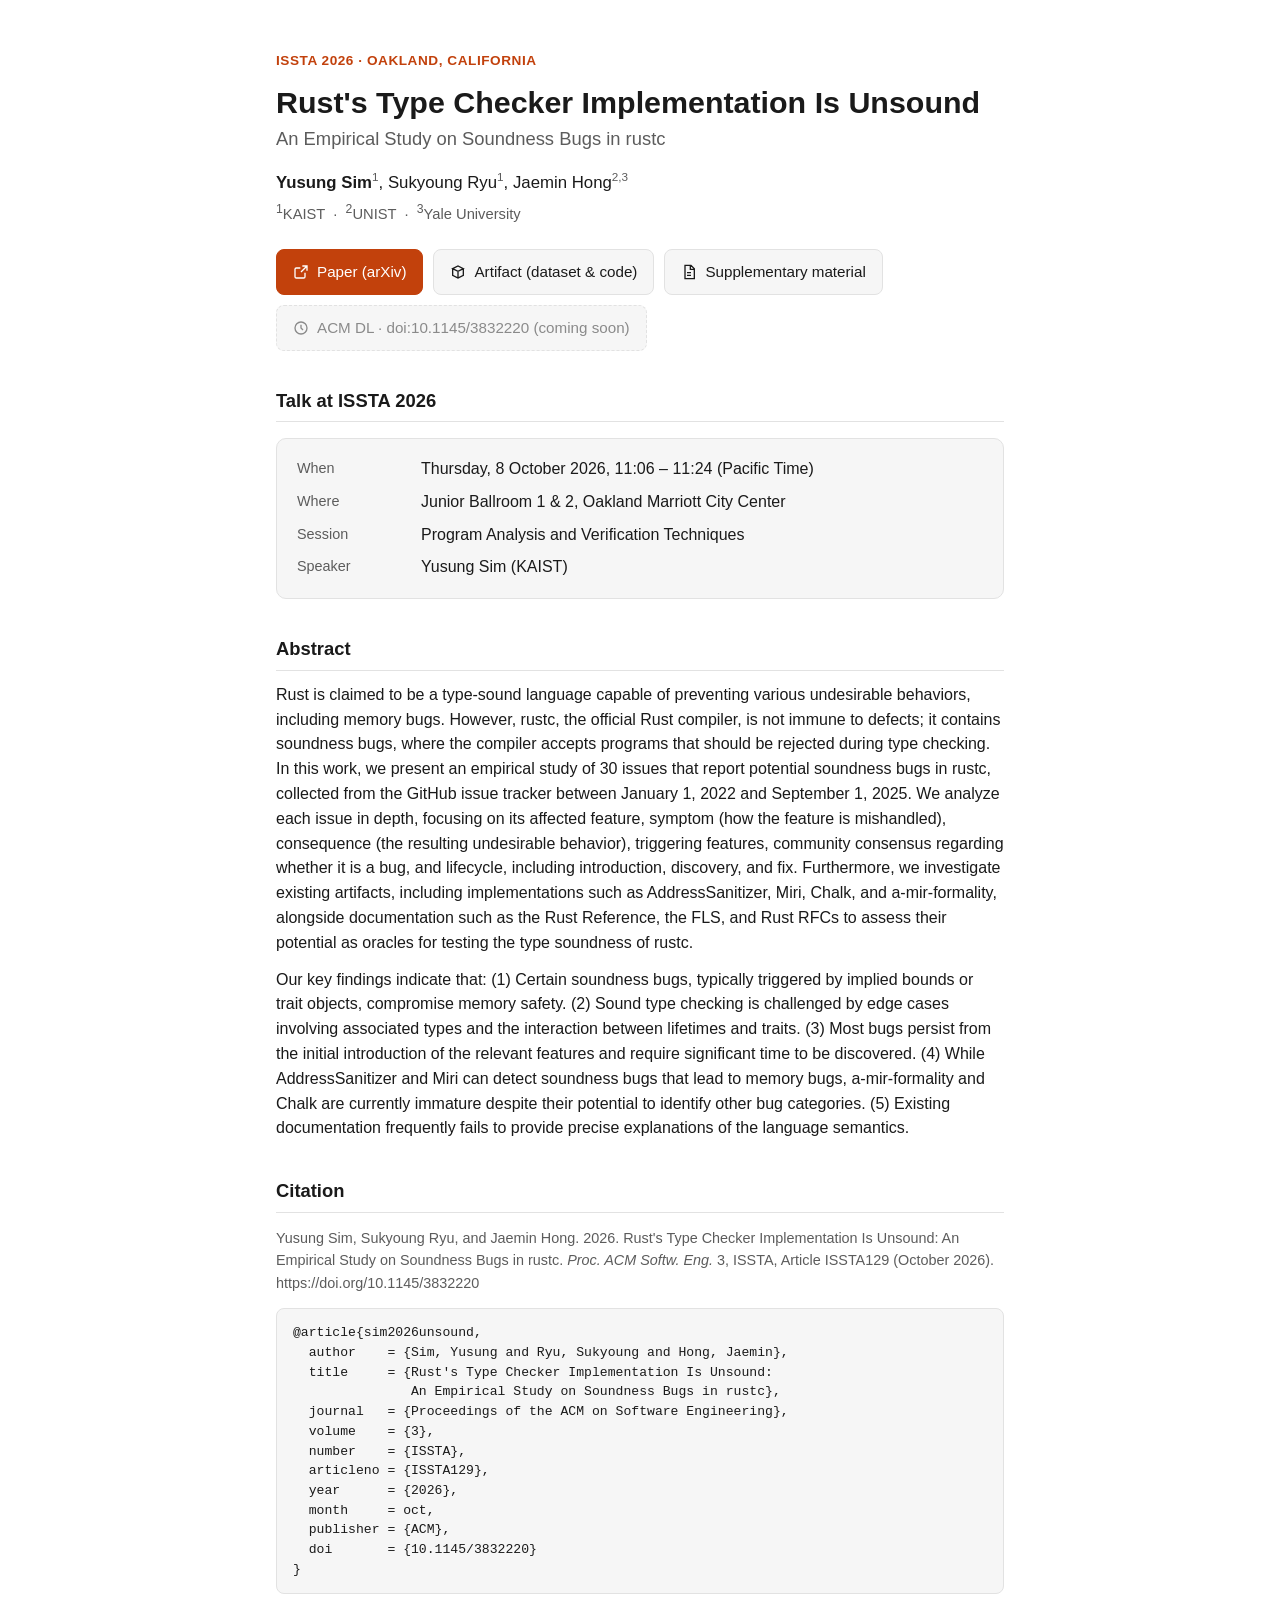
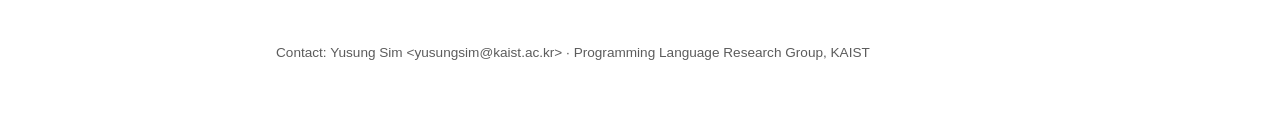
==== issta26-rs-typeck-unsound/index.html @ a7759650 "rename" ====
<!DOCTYPE html>
<html lang="en">
<head>
<meta charset="utf-8">
<meta name="viewport" content="width=device-width, initial-scale=1">
<title>Rust's Type Checker Implementation Is Unsound (ISSTA 2026)</title>
<meta name="description" content="Rust's Type Checker Implementation Is Unsound: An Empirical Study on Soundness Bugs in rustc. Yusung Sim, Sukyoung Ryu, Jaemin Hong. ISSTA 2026. Paper, artifact, supplementary material, and talk information.">
<style>
  :root {
    --bg: #ffffff;
    --fg: #1a1a1a;
    --muted: #5c5c5c;
    --line: #e2e2e2;
    --card: #f6f6f6;
    --accent: #c2410c;
    --accent-fg: #ffffff;
    --pending: #8a8a8a;
    --mono: ui-monospace, "SF Mono", Menlo, Consolas, monospace;
  }
  @media (prefers-color-scheme: dark) {
    :root {
      --bg: #121212;
      --fg: #ececec;
      --muted: #a3a3a3;
      --line: #2c2c2c;
      --card: #1c1c1c;
      --accent: #f97316;
      --accent-fg: #121212;
      --pending: #7a7a7a;
    }
  }
  * { box-sizing: border-box; }
  html { background: var(--bg); }
  body {
    margin: 0;
    background: var(--bg);
    color: var(--fg);
    font-family: -apple-system, BlinkMacSystemFont, "Segoe UI", Helvetica, Arial, sans-serif;
    line-height: 1.55;
    -webkit-font-smoothing: antialiased;
  }
  main { max-width: 760px; margin: 0 auto; padding: 48px 16px 64px; }
  .venue {
    display: inline-block;
    font-size: 0.85rem;
    letter-spacing: 0.04em;
    text-transform: uppercase;
    color: var(--accent);
    font-weight: 600;
    margin-bottom: 12px;
  }
  h1 { font-size: 1.9rem; line-height: 1.25; margin: 0 0 8px; }
  h1 .sub { display: block; font-size: 1.15rem; font-weight: 400; color: var(--muted); margin-top: 6px; }
  .authors { margin: 18px 0 4px; font-size: 1.05rem; }
  .authors .presenter { font-weight: 600; }
  .authors sup { font-size: 0.7em; color: var(--muted); }
  .affil { color: var(--muted); font-size: 0.92rem; margin: 0 0 24px; }
  .links { display: flex; flex-wrap: wrap; gap: 10px; margin: 0 0 32px; }
  .btn {
    display: inline-flex; align-items: center; gap: 8px;
    padding: 10px 16px; border-radius: 8px;
    border: 1px solid var(--line); background: var(--card);
    color: var(--fg); text-decoration: none; font-weight: 500; font-size: 0.95rem;
  }
  .btn:hover { border-color: var(--accent); }
  .btn.primary { background: var(--accent); color: var(--accent-fg); border-color: var(--accent); }
  .btn.pending { color: var(--pending); border-style: dashed; cursor: default; }
  .btn svg { width: 16px; height: 16px; flex: none; }
  h2 { font-size: 1.15rem; margin: 36px 0 12px; padding-bottom: 6px; border-bottom: 1px solid var(--line); }
  .talk {
    background: var(--card); border: 1px solid var(--line); border-radius: 10px;
    padding: 18px 20px; display: grid; grid-template-columns: 110px 1fr; gap: 8px 14px;
  }
  .talk dt { color: var(--muted); font-size: 0.9rem; }
  .talk dd { margin: 0; }
  @media (max-width: 480px) { .talk { grid-template-columns: 1fr; gap: 2px; } .talk dt { margin-top: 8px; } }
  .abstract p { margin: 0 0 12px; text-align: left; }
  pre {
    background: var(--card); border: 1px solid var(--line); border-radius: 8px;
    padding: 14px 16px; overflow-x: auto; font-family: var(--mono); font-size: 0.82rem; line-height: 1.5;
  }
  .note { color: var(--muted); font-size: 0.9rem; }
  footer { margin-top: 48px; color: var(--muted); font-size: 0.85rem; }
  a { color: var(--accent); }
</style>
</head>
<body>
<main>
  <span class="venue">ISSTA 2026 · Oakland, California</span>
  <h1>Rust's Type Checker Implementation Is Unsound
    <span class="sub">An Empirical Study on Soundness Bugs in rustc</span>
  </h1>

  <p class="authors">
    <span class="presenter">Yusung Sim</span><sup>1</sup>,
    Sukyoung Ryu<sup>1</sup>,
    Jaemin Hong<sup>2,3</sup>
  </p>
  <p class="affil"><sup>1</sup>KAIST &nbsp;·&nbsp; <sup>2</sup>UNIST &nbsp;·&nbsp; <sup>3</sup>Yale University</p>

  <div class="links">
    <a class="btn primary" href="https://arxiv.org/abs/2608.28713">
      <svg viewBox="0 0 24 24" fill="none" stroke="currentColor" stroke-width="2"><path d="M14 3h7v7M21 3l-9 9M18 13v6a2 2 0 0 1-2 2H5a2 2 0 0 1-2-2V8a2 2 0 0 1 2-2h6"/></svg>
      Paper (arXiv)
    </a>
    <a class="btn" href="https://doi.org/10.5281/zenodo.20728406">
      <svg viewBox="0 0 24 24" fill="none" stroke="currentColor" stroke-width="2"><path d="M4 7l8-4 8 4-8 4-8-4zM4 7v10l8 4 8-4V7M12 11v10"/></svg>
      Artifact (dataset &amp; code)
    </a>
    <a class="btn" href="https://doi.org/10.5281/zenodo.21452140">
      <svg viewBox="0 0 24 24" fill="none" stroke="currentColor" stroke-width="2"><path d="M6 2h9l5 5v15H6zM14 2v6h6M9 13h6M9 17h6"/></svg>
      Supplementary material
    </a>
    <!-- ACM DL: the DOI below goes live when the October 2026 issue of PACMSE is published.
         When it resolves, replace class="btn pending" with class="btn" and add href="https://doi.org/10.1145/3832220". -->
    <span class="btn pending" title="Available when the ACM DL issue is published (October 2026)">
      <svg viewBox="0 0 24 24" fill="none" stroke="currentColor" stroke-width="2"><circle cx="12" cy="12" r="9"/><path d="M12 7v5l3 3"/></svg>
      ACM DL · doi:10.1145/3832220 (coming soon)
    </span>
    <!-- Slides: uncomment after uploading slides.pdf next to this file.
    <a class="btn" href="slides.pdf">Slides (PDF)</a>
    -->
  </div>

  <h2>Talk at ISSTA 2026</h2>
  <dl class="talk">
    <dt>When</dt>
    <dd>Thursday, 8 October 2026, 11:06 – 11:24 (Pacific Time)</dd>
    <dt>Where</dt>
    <dd>Junior Ballroom 1 &amp; 2, Oakland Marriott City Center</dd>
    <dt>Session</dt>
    <dd>Program Analysis and Verification Techniques</dd>
    <dt>Speaker</dt>
    <dd>Yusung Sim (KAIST)</dd>
  </dl>

  <h2>Abstract</h2>
  <div class="abstract">
    <p>Rust is claimed to be a type-sound language capable of preventing various undesirable behaviors, including memory bugs. However, rustc, the official Rust compiler, is not immune to defects; it contains soundness bugs, where the compiler accepts programs that should be rejected during type checking. In this work, we present an empirical study of 30 issues that report potential soundness bugs in rustc, collected from the GitHub issue tracker between January 1, 2022 and September 1, 2025. We analyze each issue in depth, focusing on its affected feature, symptom (how the feature is mishandled), consequence (the resulting undesirable behavior), triggering features, community consensus regarding whether it is a bug, and lifecycle, including introduction, discovery, and fix. Furthermore, we investigate existing artifacts, including implementations such as AddressSanitizer, Miri, Chalk, and a-mir-formality, alongside documentation such as the Rust Reference, the FLS, and Rust RFCs to assess their potential as oracles for testing the type soundness of rustc.</p>
    <p>Our key findings indicate that: (1) Certain soundness bugs, typically triggered by implied bounds or trait objects, compromise memory safety. (2) Sound type checking is challenged by edge cases involving associated types and the interaction between lifetimes and traits. (3) Most bugs persist from the initial introduction of the relevant features and require significant time to be discovered. (4) While AddressSanitizer and Miri can detect soundness bugs that lead to memory bugs, a-mir-formality and Chalk are currently immature despite their potential to identify other bug categories. (5) Existing documentation frequently fails to provide precise explanations of the language semantics.</p>
  </div>

  <h2>Citation</h2>
  <p class="note">Yusung Sim, Sukyoung Ryu, and Jaemin Hong. 2026. Rust's Type Checker Implementation Is Unsound: An Empirical Study on Soundness Bugs in rustc. <em>Proc. ACM Softw. Eng.</em> 3, ISSTA, Article ISSTA129 (October 2026). https://doi.org/10.1145/3832220</p>
<pre>@article{sim2026unsound,
  author    = {Sim, Yusung and Ryu, Sukyoung and Hong, Jaemin},
  title     = {Rust's Type Checker Implementation Is Unsound:
               An Empirical Study on Soundness Bugs in rustc},
  journal   = {Proceedings of the ACM on Software Engineering},
  volume    = {3},
  number    = {ISSTA},
  articleno = {ISSTA129},
  year      = {2026},
  month     = oct,
  publisher = {ACM},
  doi       = {10.1145/3832220}
}</pre>

  <footer>
    Contact: Yusung Sim &lt;yusungsim@kaist.ac.kr&gt; · Programming Language Research Group, KAIST
  </footer>
</main>
</body>
</html>
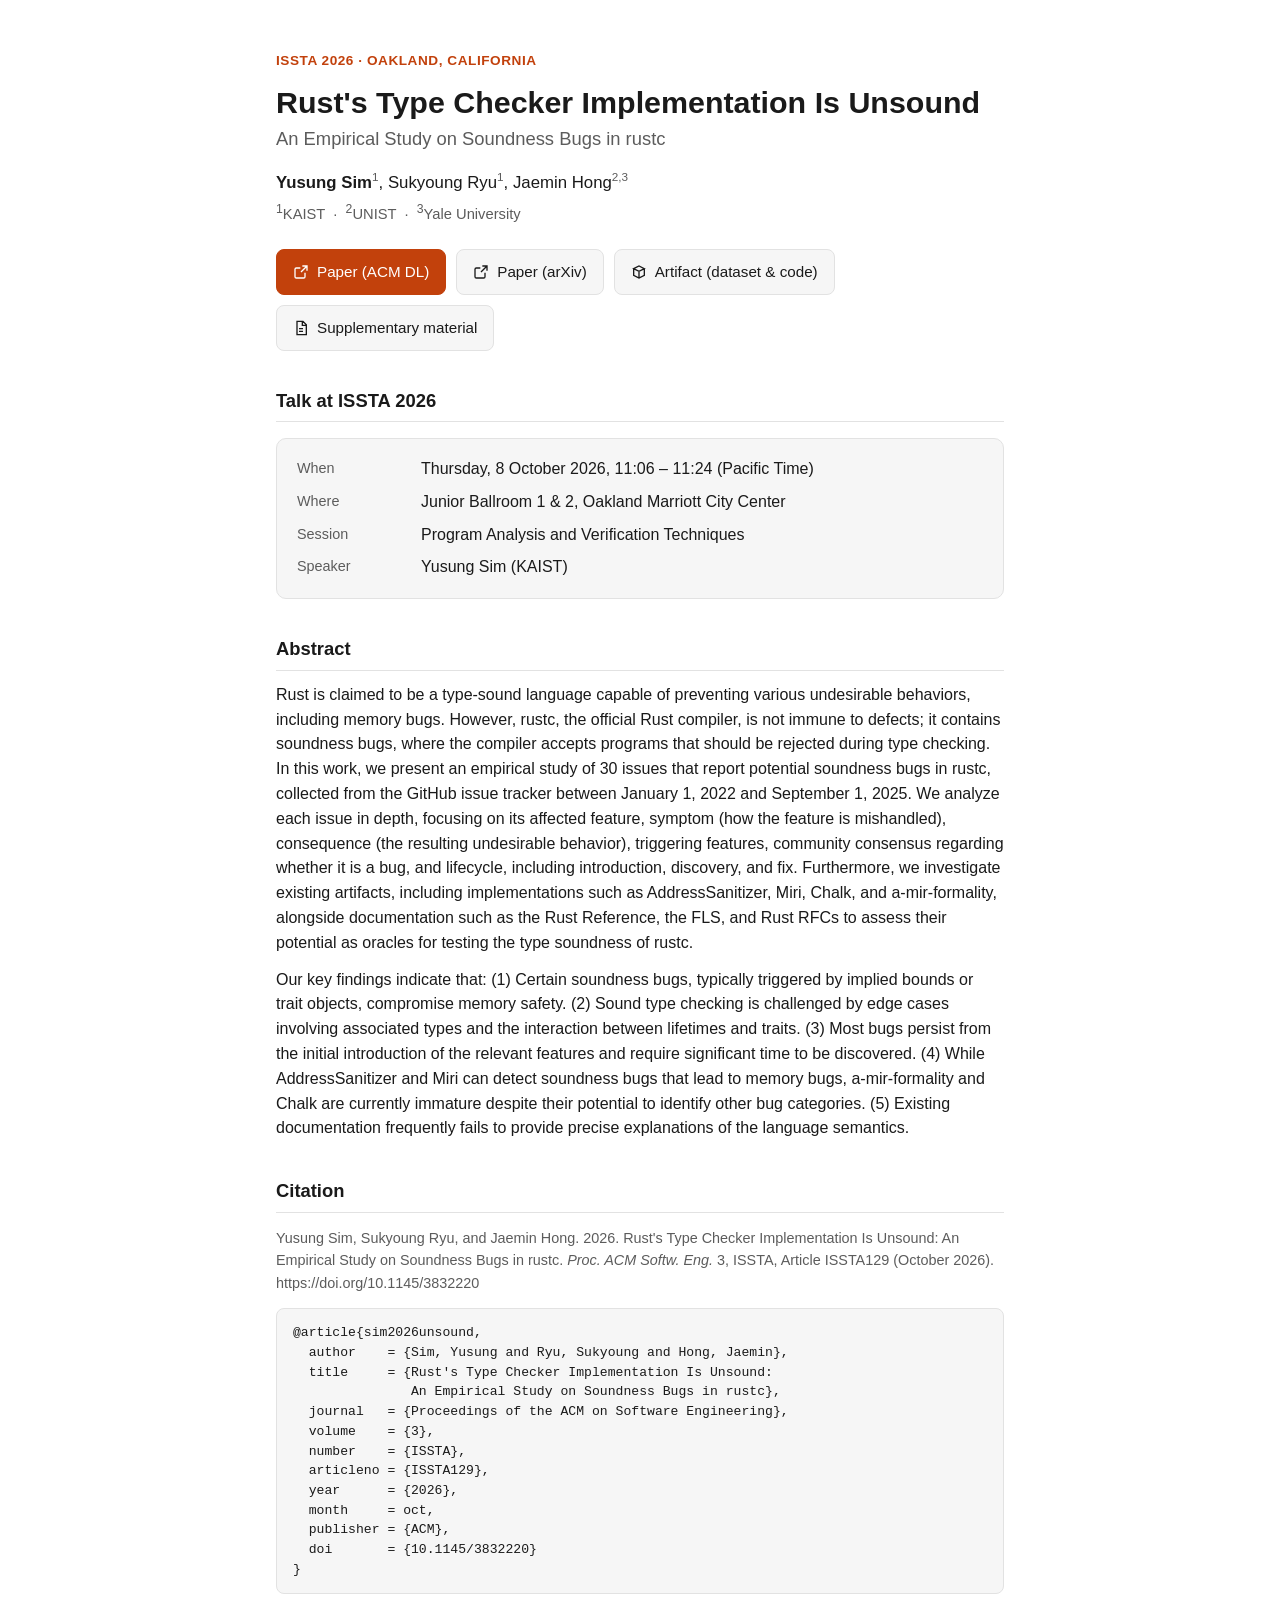
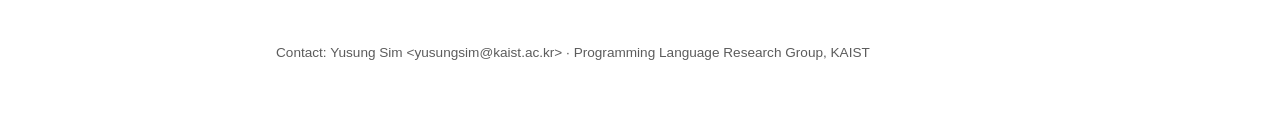
==== commit d53013fb: "Link ISSTA 2026 paper to its live ACM DL DOI Make the ACM DL button primary and list it before arXiv" ====
--- a/issta26-rs-typeck-unsound/index.html
+++ b/issta26-rs-typeck-unsound/index.html
@@ -99,7 +99,11 @@
   <p class="affil"><sup>1</sup>KAIST &nbsp;·&nbsp; <sup>2</sup>UNIST &nbsp;·&nbsp; <sup>3</sup>Yale University</p>
 
   <div class="links">
-    <a class="btn primary" href="https://arxiv.org/abs/2608.28713">
+    <a class="btn primary" href="https://doi.org/10.1145/3832220">
+      <svg viewBox="0 0 24 24" fill="none" stroke="currentColor" stroke-width="2"><path d="M14 3h7v7M21 3l-9 9M18 13v6a2 2 0 0 1-2 2H5a2 2 0 0 1-2-2V8a2 2 0 0 1 2-2h6"/></svg>
+      Paper (ACM DL)
+    </a>
+    <a class="btn" href="https://arxiv.org/abs/2608.28713">
       <svg viewBox="0 0 24 24" fill="none" stroke="currentColor" stroke-width="2"><path d="M14 3h7v7M21 3l-9 9M18 13v6a2 2 0 0 1-2 2H5a2 2 0 0 1-2-2V8a2 2 0 0 1 2-2h6"/></svg>
       Paper (arXiv)
     </a>
@@ -111,12 +115,6 @@
       <svg viewBox="0 0 24 24" fill="none" stroke="currentColor" stroke-width="2"><path d="M6 2h9l5 5v15H6zM14 2v6h6M9 13h6M9 17h6"/></svg>
       Supplementary material
     </a>
-    <!-- ACM DL: the DOI below goes live when the October 2026 issue of PACMSE is published.
-         When it resolves, replace class="btn pending" with class="btn" and add href="https://doi.org/10.1145/3832220". -->
-    <span class="btn pending" title="Available when the ACM DL issue is published (October 2026)">
-      <svg viewBox="0 0 24 24" fill="none" stroke="currentColor" stroke-width="2"><circle cx="12" cy="12" r="9"/><path d="M12 7v5l3 3"/></svg>
-      ACM DL · doi:10.1145/3832220 (coming soon)
-    </span>
     <!-- Slides: uncomment after uploading slides.pdf next to this file.
     <a class="btn" href="slides.pdf">Slides (PDF)</a>
     -->
